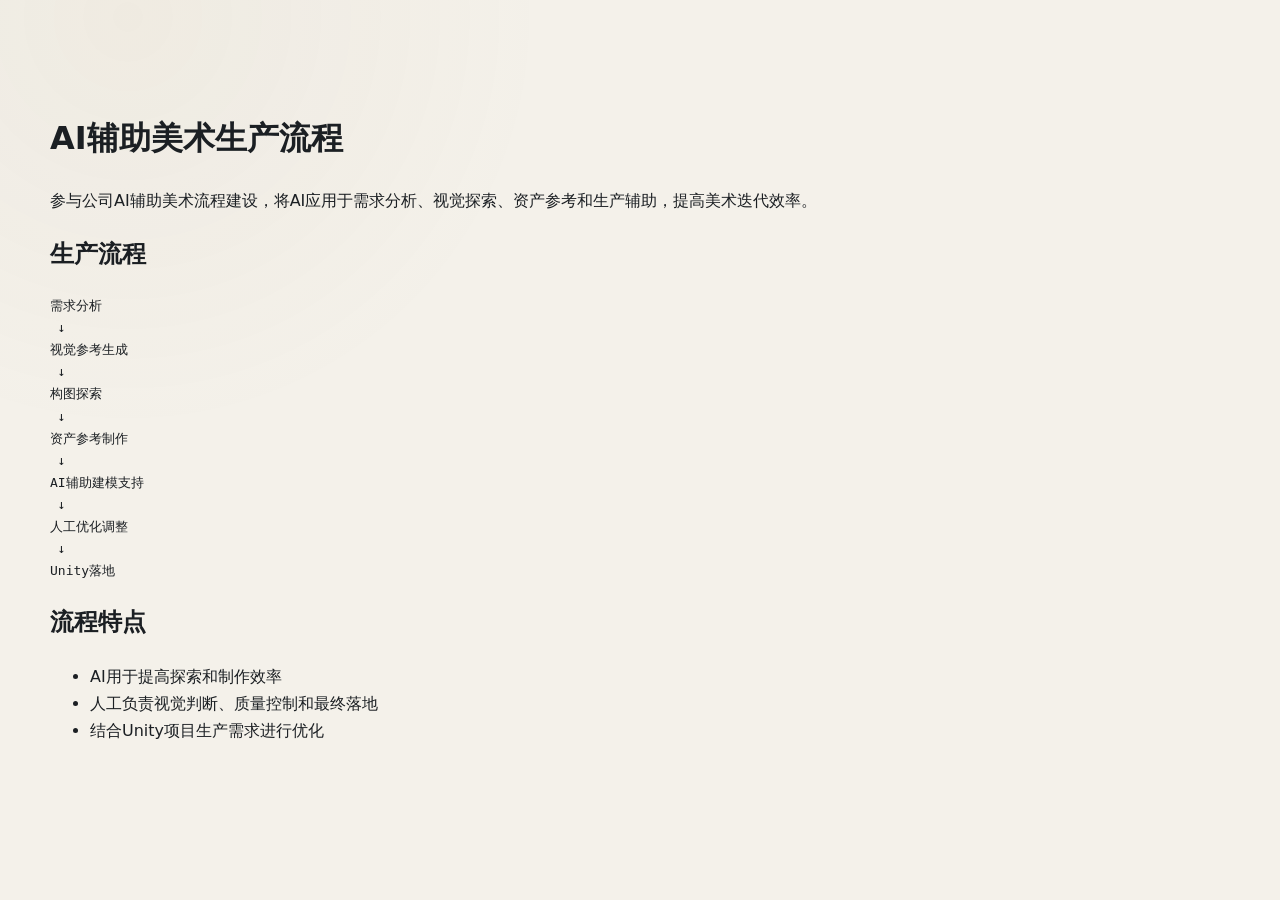
==== ai-workflow.html @ 9f7885d9 "新增AI辅助美术流程案例页面" ====
<!DOCTYPE html>
<html lang="zh-CN">
<head>
<meta charset="UTF-8">
<meta name="viewport" content="width=device-width, initial-scale=1.0">
<title>AI辅助美术生产流程 | 王翔彬</title>
<link rel="stylesheet" href="styles.css">
</head>
<body>
<main class="section shell">
<h1>AI辅助美术生产流程</h1>
<p>参与公司AI辅助美术流程建设，将AI应用于需求分析、视觉探索、资产参考和生产辅助，提高美术迭代效率。</p>
<h2>生产流程</h2>
<pre>
需求分析
 ↓
视觉参考生成
 ↓
构图探索
 ↓
资产参考制作
 ↓
AI辅助建模支持
 ↓
人工优化调整
 ↓
Unity落地
</pre>
<h2>流程特点</h2>
<ul>
<li>AI用于提高探索和制作效率</li>
<li>人工负责视觉判断、质量控制和最终落地</li>
<li>结合Unity项目生产需求进行优化</li>
</ul>
</main>
</body>
</html>
---- styles.css ----
:root{--paper:#f4f1ea;--card:#fbfaf6;--ink:#1b1f23;--ink2:#3d464e;--muted:#737a80;--line:#d7d0c4;--gold:#98794c;--max:1180px;--r:20px;--shadow:0 16px 44px rgba(30,32,35,.06)}*{box-sizing:border-box}html{scroll-behavior:smooth;background:var(--paper)}body{margin:0;color:var(--ink);background:radial-gradient(circle at 10% 2%,rgba(152,121,76,.055),transparent 26rem),var(--paper);font-family:"Noto Sans SC","Microsoft YaHei",system-ui,-apple-system,"Segoe UI",sans-serif;line-height:1.7}a{text-decoration:none;color:inherit}img,video{display:block;width:100%;max-width:100%}.shell{width:min(calc(100% - 42px),var(--max));margin-inline:auto}.topbar{position:sticky;top:14px;z-index:20;margin-top:16px;min-height:64px;padding:0 16px;display:flex;align-items:center;justify-content:space-between;border:1px solid rgba(27,31,35,.1);border-radius:14px;background:rgba(248,246,241,.9);backdrop-filter:blur(16px);box-shadow:var(--shadow)}.brand{display:flex;align-items:center;gap:10px}.brand-mark{width:38px;height:38px;display:grid;place-items:center;background:var(--ink);color:#f6f0e6;border-radius:8px;font-size:12px;font-weight:800}.brand strong{display:block;font-size:14px}.brand small{display:block;color:var(--muted);font-size:9px;letter-spacing:.08em}.nav-links{display:flex;gap:2px}.nav-links a{padding:9px 11px;border-radius:7px;color:var(--ink2);font-size:12px;font-weight:600}.nav-links a:hover{background:#e8e2d8}.menu-toggle{display:none;background:none;border:0}.hero{padding:110px 0 84px;display:grid;grid-template-columns:1.35fr .65fr;gap:58px;align-items:end}.kicker,.eyebrow{margin:0;color:var(--gold);font-size:11px;font-weight:800;letter-spacing:.08em}.hero h1{font-size:clamp(50px,6.5vw,84px);line-height:1.06;letter-spacing:-.055em;margin:16px 0 24px;max-width:860px}.lede{max-width:760px;color:#5d6972;font-size:18px}.hero-actions{display:flex;gap:10px;margin-top:30px}.btn{display:inline-flex;align-items:center;justify-content:center;min-height:46px;padding:0 18px;border:1px solid var(--ink);border-radius:8px;font-size:13px;font-weight:700}.btn.primary{background:var(--ink);color:#f7f2ea}.hero-facts{display:grid;border:1px solid var(--line);border-radius:var(--r);overflow:hidden;background:var(--card);box-shadow:var(--shadow)}.hero-facts div{padding:22px;border-bottom:1px solid var(--line)}.hero-facts div:last-child{border-bottom:0}.hero-facts strong{display:block;font-size:30px;letter-spacing:-.04em}.hero-facts span{font-size:12px;color:var(--muted)}.section{padding:90px 0}.section-head{display:grid;grid-template-columns:1fr .65fr;gap:40px;align-items:end;margin-bottom:34px}.section-head span{color:var(--gold);font-size:11px;font-weight:800}.section-head h2{font-size:clamp(38px,4.8vw,64px);margin:8px 0 0;letter-spacing:-.05em}.section-head p{margin:0;color:var(--muted);font-size:14px}.project{padding:32px;border:1px solid var(--line);border-radius:var(--r);background:var(--card);box-shadow:var(--shadow);margin-bottom:24px;overflow:hidden}.project-intro{display:grid;grid-template-columns:1fr auto;gap:30px;align-items:end}.project h3{font-size:clamp(36px,4.6vw,58px);margin:8px 0 4px;letter-spacing:-.05em}.role{margin:0;color:var(--gold);font-size:13px;font-weight:700}.project-desc{max-width:850px;color:#5d6972;font-size:14px;margin:22px 0}.kpis{display:grid;grid-template-columns:repeat(4,minmax(90px,1fr));border:1px solid var(--line);border-radius:12px;overflow:hidden;background:var(--line)}.kpis.compact{grid-template-columns:repeat(3,minmax(90px,1fr))}.kpis div{padding:13px 14px;background:#f7f4ed}.kpis strong{display:block;font-size:21px}.kpis span{font-size:10px;color:var(--muted)}.media-feature{display:grid;grid-template-columns:.9fr 1.1fr;gap:16px;align-items:start}.video-card,.image-grid figure{margin:0;border:1px solid var(--line);border-radius:14px;overflow:hidden;background:#17202a}.video-card video{aspect-ratio:9/16;object-fit:contain;max-height:620px}.image-grid{display:grid;grid-template-columns:repeat(2,minmax(0,1fr));gap:14px}.image-grid figure:first-child{grid-column:1/-1}.image-grid img{aspect-ratio:16/10;object-fit:contain;background:#17202a}.image-grid figure:first-child img{aspect-ratio:16/9}figcaption{padding:9px 11px;background:#f2eee6;color:var(--muted);font-size:11px}.secondary-grid{display:grid;grid-template-columns:repeat(3,1fr);gap:18px}.mini-project,.case-grid article,.skills-grid>div{padding:23px;border:1px solid var(--line);border-radius:16px;background:var(--card);box-shadow:var(--shadow)}.mini-project h3{font-size:25px;margin:8px 0}.mini-project p,.case-grid p,.skills-grid p{color:#5d6972;font-size:13px}.mini-kpi{margin-top:18px;padding-top:14px;border-top:1px solid var(--line);font-size:12px;font-weight:700;color:var(--ink2)}.case-grid{display:grid;grid-template-columns:repeat(2,1fr);gap:18px}.case-grid strong,.skills-grid strong{font-size:17px}.skills-grid{display:grid;grid-template-columns:repeat(2,1fr);gap:18px}footer{padding:38px 0 56px;border-top:1px solid var(--line);display:flex;justify-content:space-between;color:var(--muted);font-size:12px}footer strong{color:var(--ink)}@media(max-width:900px){.nav-links{display:none;position:absolute;top:72px;right:0;flex-direction:column;align-items:stretch;padding:10px;background:var(--card);border:1px solid var(--line);border-radius:12px;box-shadow:var(--shadow)}.nav-links.open{display:flex}.menu-toggle{display:block;width:42px;height:42px;position:relative}.menu-toggle span{position:absolute;left:10px;right:10px;height:2px;background:var(--ink)}.menu-toggle span:first-child{top:15px}.menu-toggle span:last-child{top:24px}.hero,.section-head,.project-intro,.media-feature{grid-template-columns:1fr}.hero{padding-top:80px}.kpis,.kpis.compact{grid-template-columns:repeat(2,1fr)}.secondary-grid{grid-template-columns:1fr}.image-grid{grid-template-columns:1fr}.image-grid figure:first-child{grid-column:auto}.video-card video{aspect-ratio:16/9;max-height:none}.case-grid,.skills-grid{grid-template-columns:1fr}}@media(max-width:560px){.shell{width:min(calc(100% - 24px),var(--max))}.hero h1{font-size:46px}.project{padding:20px}.kpis,.kpis.compact{grid-template-columns:1fr}.hero-actions{flex-wrap:wrap}footer{flex-direction:column;gap:5px}}
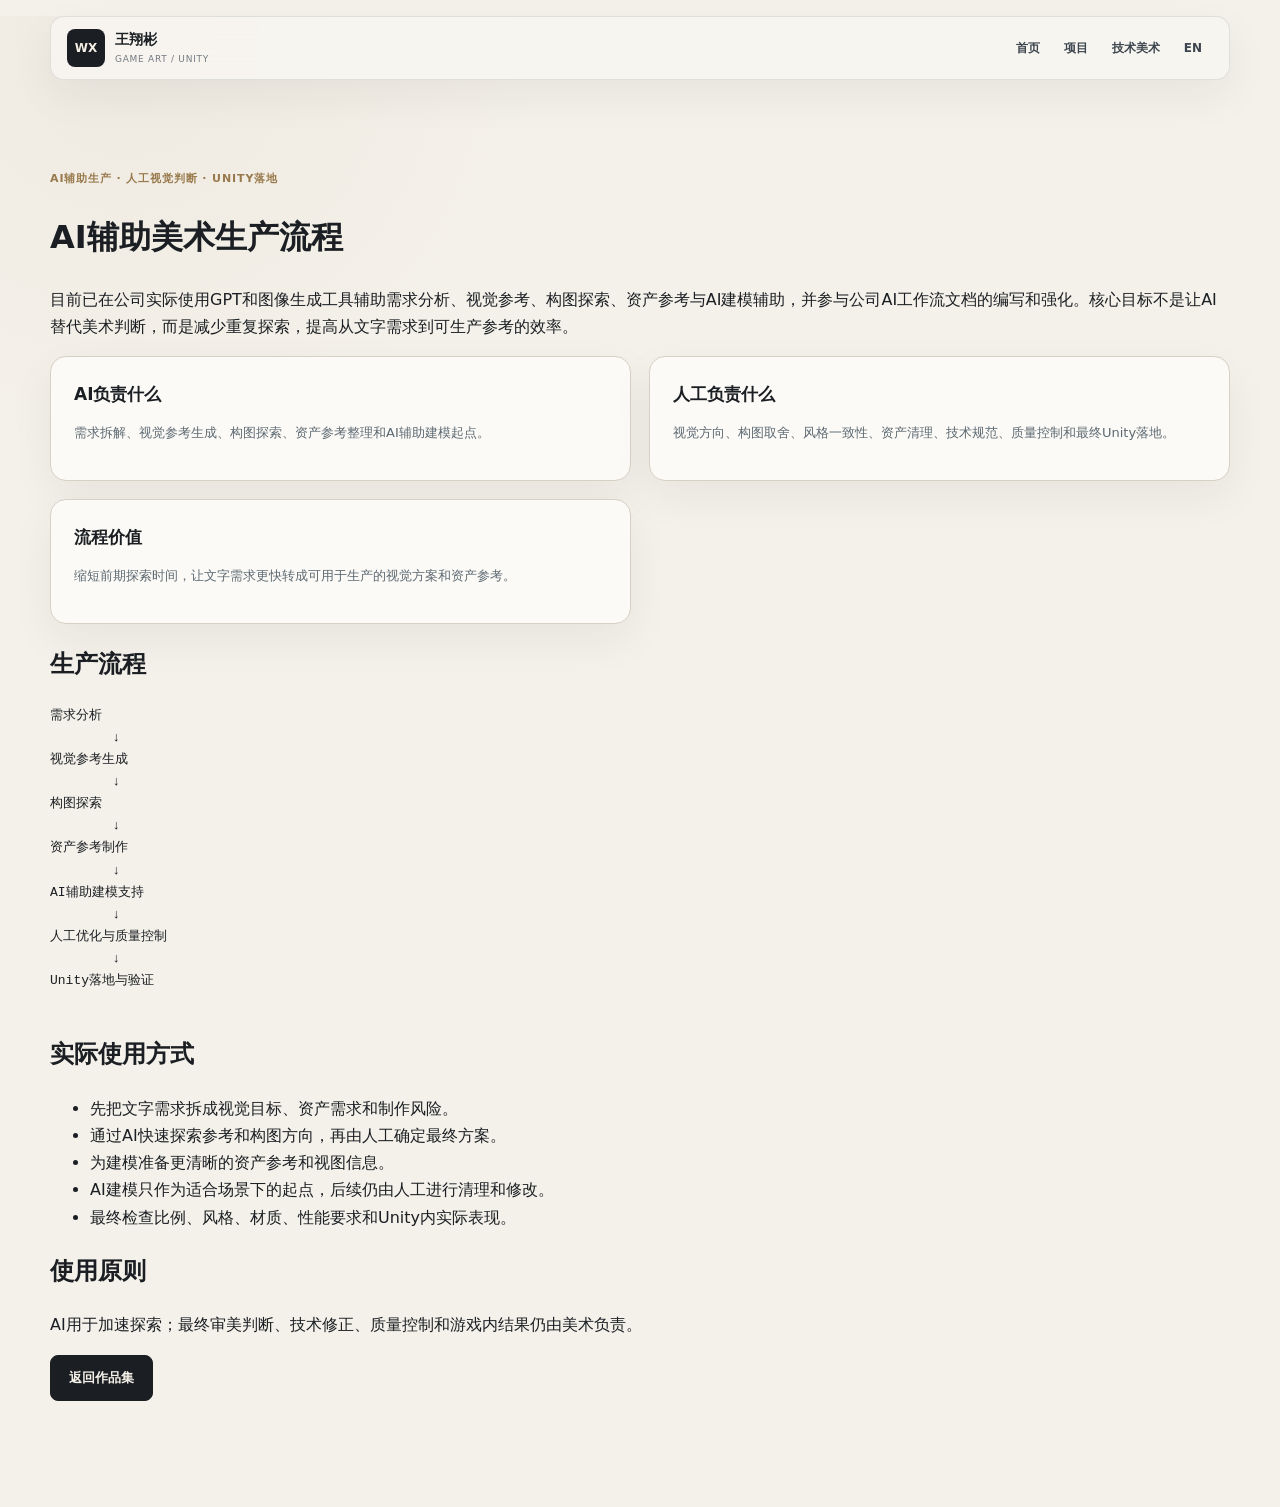
==== commit ddc18f0f: "完善中文AI辅助美术流程案例页" ====
--- a/ai-workflow.html
+++ b/ai-workflow.html
@@ -3,35 +3,56 @@
 <head>
 <meta charset="UTF-8">
 <meta name="viewport" content="width=device-width, initial-scale=1.0">
+<meta name="description" content="王翔彬｜AI辅助美术生产流程：需求分析、视觉探索、构图、资产参考、AI辅助建模、人工优化与Unity落地。" />
 <title>AI辅助美术生产流程 | 王翔彬</title>
 <link rel="stylesheet" href="styles.css">
 </head>
 <body>
+<header class="topbar shell">
+  <a class="brand" href="index.html#top"><span class="brand-mark">WX</span><span><strong>王翔彬</strong><small>GAME ART / UNITY</small></span></a>
+  <nav class="nav-links"><a href="index.html">首页</a><a href="index.html#projects">项目</a><a href="technical-art.html">技术美术</a><a href="https://xbin1678145314-spec.github.io/portfolio/ai-workflow.html">EN</a></nav>
+</header>
 <main class="section shell">
-<h1>AI辅助美术生产流程</h1>
-<p>参与公司AI辅助美术流程建设，将AI应用于需求分析、视觉探索、资产参考和生产辅助，提高美术迭代效率。</p>
-<h2>生产流程</h2>
-<pre>
+  <p class="kicker">AI辅助生产 · 人工视觉判断 · UNITY落地</p>
+  <h1>AI辅助美术生产流程</h1>
+  <p>目前已在公司实际使用GPT和图像生成工具辅助需求分析、视觉参考、构图探索、资产参考与AI建模辅助，并参与公司AI工作流文档的编写和强化。核心目标不是让AI替代美术判断，而是减少重复探索，提高从文字需求到可生产参考的效率。</p>
+
+  <div class="case-grid">
+    <article><strong>AI负责什么</strong><p>需求拆解、视觉参考生成、构图探索、资产参考整理和AI辅助建模起点。</p></article>
+    <article><strong>人工负责什么</strong><p>视觉方向、构图取舍、风格一致性、资产清理、技术规范、质量控制和最终Unity落地。</p></article>
+    <article><strong>流程价值</strong><p>缩短前期探索时间，让文字需求更快转成可用于生产的视觉方案和资产参考。</p></article>
+  </div>
+
+  <h2>生产流程</h2>
+  <pre>
 需求分析
- ↓
+        ↓
 视觉参考生成
- ↓
+        ↓
 构图探索
- ↓
+        ↓
 资产参考制作
- ↓
+        ↓
 AI辅助建模支持
- ↓
-人工优化调整
- ↓
-Unity落地
-</pre>
-<h2>流程特点</h2>
-<ul>
-<li>AI用于提高探索和制作效率</li>
-<li>人工负责视觉判断、质量控制和最终落地</li>
-<li>结合Unity项目生产需求进行优化</li>
-</ul>
+        ↓
+人工优化与质量控制
+        ↓
+Unity落地与验证
+  </pre>
+
+  <h2>实际使用方式</h2>
+  <ul>
+    <li>先把文字需求拆成视觉目标、资产需求和制作风险。</li>
+    <li>通过AI快速探索参考和构图方向，再由人工确定最终方案。</li>
+    <li>为建模准备更清晰的资产参考和视图信息。</li>
+    <li>AI建模只作为适合场景下的起点，后续仍由人工进行清理和修改。</li>
+    <li>最终检查比例、风格、材质、性能要求和Unity内实际表现。</li>
+  </ul>
+
+  <h2>使用原则</h2>
+  <p>AI用于加速探索；最终审美判断、技术修正、质量控制和游戏内结果仍由美术负责。</p>
+
+  <p><a class="btn primary" href="index.html#workflow">返回作品集</a></p>
 </main>
 </body>
 </html>
